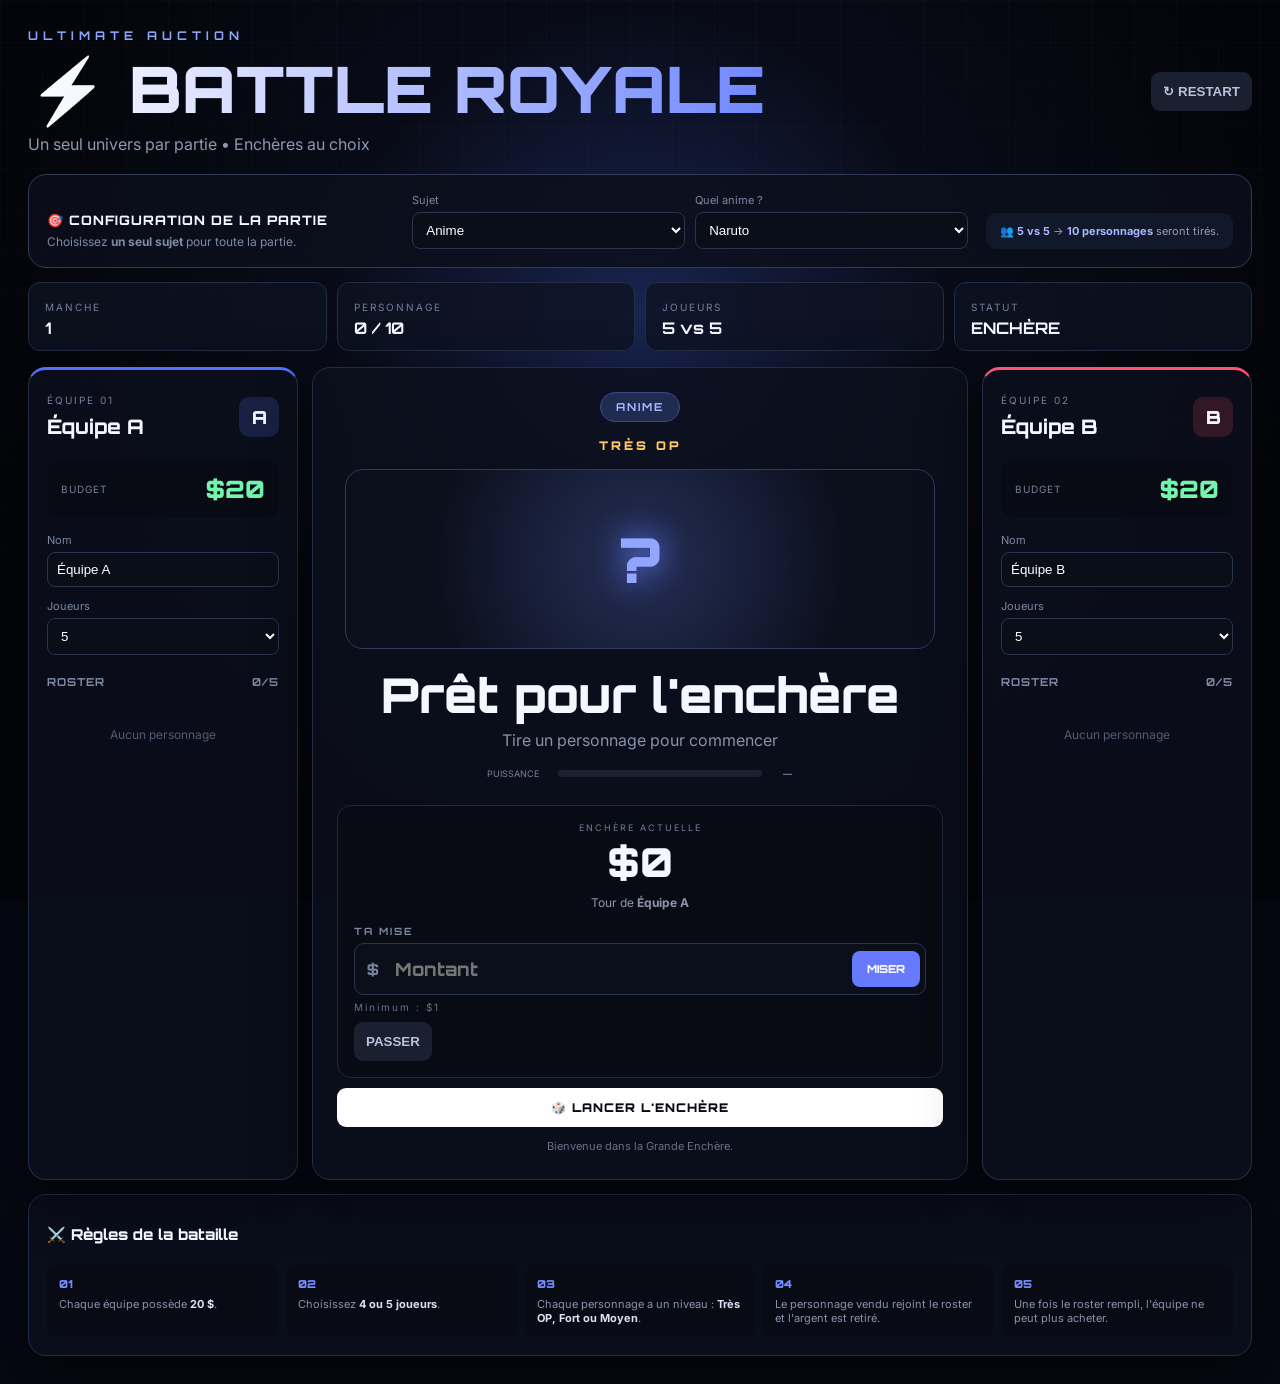
==== index.html @ 2af0d32e "Add files via upload" ====
<!doctype html>
<html lang="fr">
<head>
<meta charset="utf-8"><meta name="viewport" content="width=device-width,initial-scale=1">
<title>ULTIMATE AUCTION — Battle Royale</title>
<link rel="stylesheet" href="style.css">
  <link rel="manifest" href="./manifest.json">
  <meta name="theme-color" content="#10101a">
</head>
<body>
<div class="bg"></div>
<div class="app">
<header class="top">
  <div><div class="kicker">ULTIMATE AUCTION</div><h1>⚡ BATTLE ROYALE</h1><p>Un seul univers par partie • Enchères au choix</p></div>
  <button id="reset" class="ghost">↻ RESTART</button>
</header>

<section class="setup">
  <div>
    <div class="setup-title">🎯 CONFIGURATION DE LA PARTIE</div>
    <p>Choisissez <b>un seul sujet</b> pour toute la partie.</p>
  </div>
  <div class="setup-grid">
    <label>Sujet
      <select id="subject">
        <option value="ANIME">Anime</option>
        <option value="MARVEL">Marvel</option>
        <option value="DC">DC</option>
        <option value="ANIMAUX TERRESTRES">Animaux terrestres</option>
        <option value="ANIMAUX AQUATIQUES">Animaux aquatiques</option>
      </select>
    </label>
    <label id="animeChoice">Quel anime ?
      <select id="anime">
        <option value="Naruto">Naruto</option>
        <option value="Dragon Ball">Dragon Ball</option>
        <option value="One Piece">One Piece</option>
        <option value="Jujutsu Kaisen">Jujutsu Kaisen</option>
        <option value="Demon Slayer">Demon Slayer</option>
        <option value="Solo Leveling">Solo Leveling</option>
        <option value="My Hero Academia">My Hero Academia</option>
        <option value="Attack on Titan">Attack on Titan</option>
        <option value="Bleach">Bleach</option>
        <option value="Black Clover">Black Clover</option>
        <option value="7 Deadly Sins">7 Deadly Sins</option>
      </select>
    </label>
  </div>
  <div class="format-note">👥 <b id="formatText">5 vs 5</b> → <b id="charTotal">10 personnages</b> seront tirés.</div>
</section>
<section class="hud">
  <div class="hudbox"><span>MANCHE</span><b id="round">1</b></div>
  <div class="hudbox"><span>PERSONNAGE</span><b id="count">0 / 30</b></div>
  <div class="hudbox"><span>JOUEURS</span><b id="players">5 vs 5</b></div>
  <div class="hudbox"><span>STATUT</span><b id="status">PRÊT</b></div>
</section>

<section class="battle">
<aside class="team blue">
  <div class="teamhead"><div><small>ÉQUIPE 01</small><h2 id="nameA">Équipe A</h2></div><div class="avatar">A</div></div>
  <div class="budget"><span>BUDGET</span><strong id="budgetA">$20</strong></div>
  <label>Nom <input id="inputA" value="Équipe A"></label>
  <label>Joueurs <select id="playersA"><option value="4">4</option><option value="5" selected>5</option></select></label>
  <h3>ROSTER <span id="sizeA">0/5</span></h3><div id="rosterA" class="roster"></div>
</aside>

<main class="arena">
  <div class="topic" id="topic">ANIME</div>
  <div class="rarity" id="rarity">TRÈS OP</div>
  <div class="card">
    <div class="portrait" id="portrait">?</div>
    <div class="charname" id="charname">Prêt pour l'enchère</div>
    <div class="universe" id="universe">Tire un personnage pour commencer</div>
    <div class="power"><span>PUISSANCE</span><div><i id="powerbar"></i></div><b id="powernum">—</b></div>
  </div>
  <div class="auction">
    <div><small>ENCHÈRE ACTUELLE</small><strong id="bid">$0</strong><span>Tour de <b id="turn">Équipe A</b></span></div>
    <div class="custombid">
      <span>TA MISE</span>
      <div class="inputrow">
        <span>$</span><input id="bidInput" type="number" min="1" step="1" placeholder="Montant">
        <button id="bidBtn">MISER</button>
      </div>
      <small id="minimum">Minimum : $1</small>
    </div>
    <div class="actions"><button id="pass" class="ghost">PASSER</button></div>
  </div>
  <button id="draw" class="draw">🎲 LANCER L'ENCHÈRE</button>
  <div id="feed" class="feed">Bienvenue dans la Grande Enchère.</div>
</main>

<aside class="team red">
  <div class="teamhead"><div><small>ÉQUIPE 02</small><h2 id="nameB">Équipe B</h2></div><div class="avatar">B</div></div>
  <div class="budget"><span>BUDGET</span><strong id="budgetB">$20</strong></div>
  <label>Nom <input id="inputB" value="Équipe B"></label>
  <label>Joueurs <select id="playersB"><option value="4">4</option><option value="5" selected>5</option></select></label>
  <h3>ROSTER <span id="sizeB">0/5</span></h3><div id="rosterB" class="roster"></div>
</aside>
</section>

<section class="rules"><h2>⚔️ Règles de la bataille</h2>
<div><span>01</span> Chaque équipe possède <b>20 $</b>.</div><div><span>02</span> Choisissez <b>4 ou 5 joueurs</b>.</div><div><span>03</span> Chaque personnage a un niveau : <b>Très OP, Fort ou Moyen</b>.</div><div><span>04</span> Le personnage vendu rejoint le roster et l'argent est retiré.</div><div><span>05</span> Une fois le roster rempli, l'équipe ne peut plus acheter.</div></section>
</div>
<script src="script.js"></script>

<script>
  if ("serviceWorker" in navigator) {
    window.addEventListener("load", () => {
      navigator.serviceWorker.register("./service-worker.js")
        .catch((error) => console.error("Service worker registration failed:", error));
    });
  }
</script>

</body></html>
---- style.css ----
@import url('https://fonts.googleapis.com/css2?family=Orbitron:wght@500;700;900&family=Inter:wght@400;600;800&display=swap');
*{box-sizing:border-box}body{margin:0;background:#060812;color:#f5f7ff;font-family:Inter,sans-serif;min-height:100vh}.bg{position:fixed;inset:0;background:radial-gradient(circle at 50% 35%,#192450 0,#080b17 35%,#04050a 75%);z-index:-2}.bg:after{content:"";position:absolute;inset:0;background-image:linear-gradient(#ffffff05 1px,transparent 1px),linear-gradient(90deg,#ffffff05 1px,transparent 1px);background-size:42px 42px;mask-image:linear-gradient(to bottom,#000,transparent 90%)}.app{max-width:1450px;margin:auto;padding:28px}.top{display:flex;justify-content:space-between;align-items:center;margin-bottom:20px}.kicker{font:700 12px Orbitron;letter-spacing:5px;color:#8fa4ff}.top h1{font:900 clamp(34px,5vw,64px) Orbitron;margin:5px 0;background:linear-gradient(90deg,#fff,#7188ff);color:transparent;background-clip:text}.top p{margin:0;color:#8e98b1}.hud{display:grid;grid-template-columns:repeat(4,1fr);gap:10px;margin-bottom:16px}.hudbox{background:#0e1322cc;border:1px solid #252d45;border-radius:12px;padding:12px 16px}.hudbox span{font-size:10px;color:#737f9b;letter-spacing:2px}.hudbox b{display:block;margin-top:3px;font-family:Orbitron}.battle{display:grid;grid-template-columns:270px minmax(400px,1fr) 270px;gap:14px}.team,.arena,.rules{background:#0c101cdd;border:1px solid #242d45;border-radius:18px;box-shadow:0 20px 60px #0007}.team{padding:18px}.team.blue{border-top:3px solid #5570ff}.team.red{border-top:3px solid #ff5278}.teamhead{display:flex;justify-content:space-between;align-items:center}.teamhead small{color:#75809b;font-size:10px;letter-spacing:2px}.team h2{font:800 20px Orbitron;margin:6px 0}.avatar{width:40px;height:40px;display:grid;place-items:center;border-radius:10px;background:#182142;font:900 18px Orbitron}.red .avatar{background:#321827}.budget{margin:15px 0;padding:14px;background:#080b14;border-radius:12px;display:flex;justify-content:space-between;align-items:center}.budget span{font-size:10px;color:#74809a;letter-spacing:1px}.budget strong{font:900 24px Orbitron;color:#73f5ad}label{font-size:11px;color:#7d88a2;display:block;margin-top:12px}input,select{width:100%;margin-top:5px;padding:9px;border-radius:8px;border:1px solid #2b344d;background:#0a0e18;color:#fff}h3{font:700 11px Orbitron;color:#7f8aa5;letter-spacing:1px;margin:20px 0 8px;display:flex;justify-content:space-between}.roster{min-height:220px}.empty{color:#505a71;text-align:center;padding:30px 5px;font-size:12px}.player{display:flex;justify-content:space-between;align-items:center;padding:10px 7px;border-bottom:1px solid #1e2638}.player b{font-size:13px}.player small{color:#72efa9}.arena{padding:24px;text-align:center;display:flex;flex-direction:column;justify-content:center}.topic{display:inline-block;align-self:center;background:#202b51;border:1px solid #3b4b82;border-radius:999px;padding:7px 15px;font:700 11px Orbitron;letter-spacing:2px;color:#a7b6ff}.rarity{font:900 12px Orbitron;letter-spacing:3px;color:#ffc766;margin:16px 0 8px}.card{padding:8px}.portrait{height:180px;display:grid;place-items:center;border-radius:18px;background:radial-gradient(circle,#252f57,#0b0f1c 68%);border:1px solid #303b5b;font:900 62px Orbitron;color:#93a6ff;text-shadow:0 0 30px #637cff}.charname{font:900 clamp(28px,4vw,48px) Orbitron;margin-top:15px}.universe{color:#8792aa;margin-top:5px}.power{max-width:330px;margin:18px auto 0;display:grid;grid-template-columns:75px 1fr 35px;gap:8px;align-items:center;font-size:9px;color:#77829a}.power div{height:7px;background:#1a2132;border-radius:10px;overflow:hidden}.power i{display:block;height:100%;width:0;background:linear-gradient(90deg,#667cff,#ffcf68);transition:.4s}.auction{margin-top:18px;padding:16px;background:#080b14;border:1px solid #20283b;border-radius:14px}.auction small{display:block;color:#717c94;font-size:9px;letter-spacing:2px}.auction strong{display:block;font:900 40px Orbitron;margin:4px}.auction span{font-size:12px;color:#8c96aa}.bidbuttons{display:grid;grid-template-columns:repeat(4,1fr);gap:7px;margin-top:14px}.bidbuttons button,.ghost,.sell,.draw{border:0;border-radius:9px;padding:12px;font-weight:800;cursor:pointer}.bidbuttons button{background:#192139;color:#dbe2ff}.bidbuttons button:hover{background:#27365c}.actions{display:flex;gap:8px;margin-top:8px}.ghost{background:#1a2030;color:#b9c2d8}.sell{background:linear-gradient(90deg,#5e70ff,#8b67ff);color:#fff;flex:1}.draw{margin-top:10px;background:#fff;color:#080b14;font:900 12px Orbitron;letter-spacing:1px}.feed{font-size:11px;color:#66718a;margin-top:12px;min-height:16px}.rules{margin-top:14px;padding:18px}.rules h2{font:800 15px Orbitron}.rules{display:grid;grid-template-columns:repeat(5,1fr);gap:8px}.rules h2{grid-column:1/-1}.rules div{font-size:11px;color:#8994aa;padding:12px;background:#080b14;border-radius:9px}.rules span{color:#758cff;font:900 11px Orbitron;display:block;margin-bottom:6px}.rules b{color:#dce2f3}@media(max-width:1000px){.battle{grid-template-columns:1fr}.team{min-height:0}.roster{min-height:80px}.rules{grid-template-columns:1fr 1fr}.arena{order:-1}.hud{grid-template-columns:1fr 1fr}}@media(max-width:550px){.app{padding:12px}.top{align-items:flex-start;gap:10px}.hud{grid-template-columns:1fr 1fr}.rules{grid-template-columns:1fr}.bidbuttons{grid-template-columns:1fr 1fr}.charname{font-size:27px}}

.custombid{margin-top:14px;text-align:left}.custombid>span{display:block;font:700 10px Orbitron;letter-spacing:2px;color:#7d88a2;margin-bottom:6px}.inputrow{display:flex;gap:7px;align-items:center;background:#0b0f1a;border:1px solid #2b3550;border-radius:10px;padding:5px 5px 5px 12px}.inputrow>span{color:#75809a;font:800 15px Orbitron}.inputrow input{margin:0;border:0;background:transparent;outline:0;font:800 18px Orbitron;color:#fff;min-width:0}.inputrow button{border:0;border-radius:8px;padding:11px 15px;background:#6679ff;color:white;font:800 11px Orbitron;cursor:pointer}.custombid small{display:block;color:#65718a;margin-top:6px;font-size:10px}.actions{margin-top:9px}

.setup{margin-bottom:14px;padding:18px;background:#0c101cdd;border:1px solid #303a59;border-radius:18px;display:grid;grid-template-columns:1fr 1.6fr auto;gap:18px;align-items:end}.setup-title{font:800 13px Orbitron;letter-spacing:1px}.setup p{margin:6px 0 0;color:#7f8ba4;font-size:12px}.setup-grid{display:grid;grid-template-columns:1fr 1fr;gap:10px}.setup label{margin:0}.format-note{padding:11px 14px;border-radius:10px;background:#11182a;color:#929db5;font-size:11px;text-align:center}.format-note b{color:#aab7ff}@media(max-width:900px){.setup{grid-template-columns:1fr}.setup-grid{grid-template-columns:1fr 1fr}}@media(max-width:550px){.setup-grid{grid-template-columns:1fr}}

.priority-box{
  margin-top:14px;
  padding:16px;
  border:1px solid rgba(255,255,255,.2);
  border-radius:14px;
  background:rgba(255,170,0,.10);
}
.priority-box p{margin:7px 0 12px;color:#ddd}
.priority-box button{margin-right:8px;margin-bottom:6px}
.priority-box{margin-top:14px;padding:16px;border:1px solid rgba(255,255,255,.2);border-radius:14px;background:rgba(255,170,0,.10)}
.priority-box p{margin:0 0 12px}.priority-box button{margin-right:8px}
.result-box{margin:28px auto;padding:24px;max-width:900px;border:1px solid rgba(255,255,255,.18);border-radius:22px;background:rgba(255,255,255,.06);text-align:center}.result-title{font-size:12px;letter-spacing:2px;font-weight:800;opacity:.7}.result-score{display:grid;grid-template-columns:1fr 1fr;gap:14px;margin:18px 0}.result-score>div{padding:18px;border-radius:16px;background:rgba(255,255,255,.06);display:flex;flex-direction:column;gap:5px}.result-score strong{font-size:42px}.result-score span{font-size:12px;opacity:.65}.result-box h2{margin:12px 0 6px}.result-rosters{display:grid;grid-template-columns:1fr 1fr;gap:14px;text-align:left;margin-top:20px}.result-rosters>div{display:flex;flex-direction:column;gap:6px;padding:14px;border-radius:14px;background:rgba(0,0,0,.16)}.result-rosters span{font-size:13px;opacity:.85}@media(max-width:650px){.result-score,.result-rosters{grid-template-columns:1fr}}
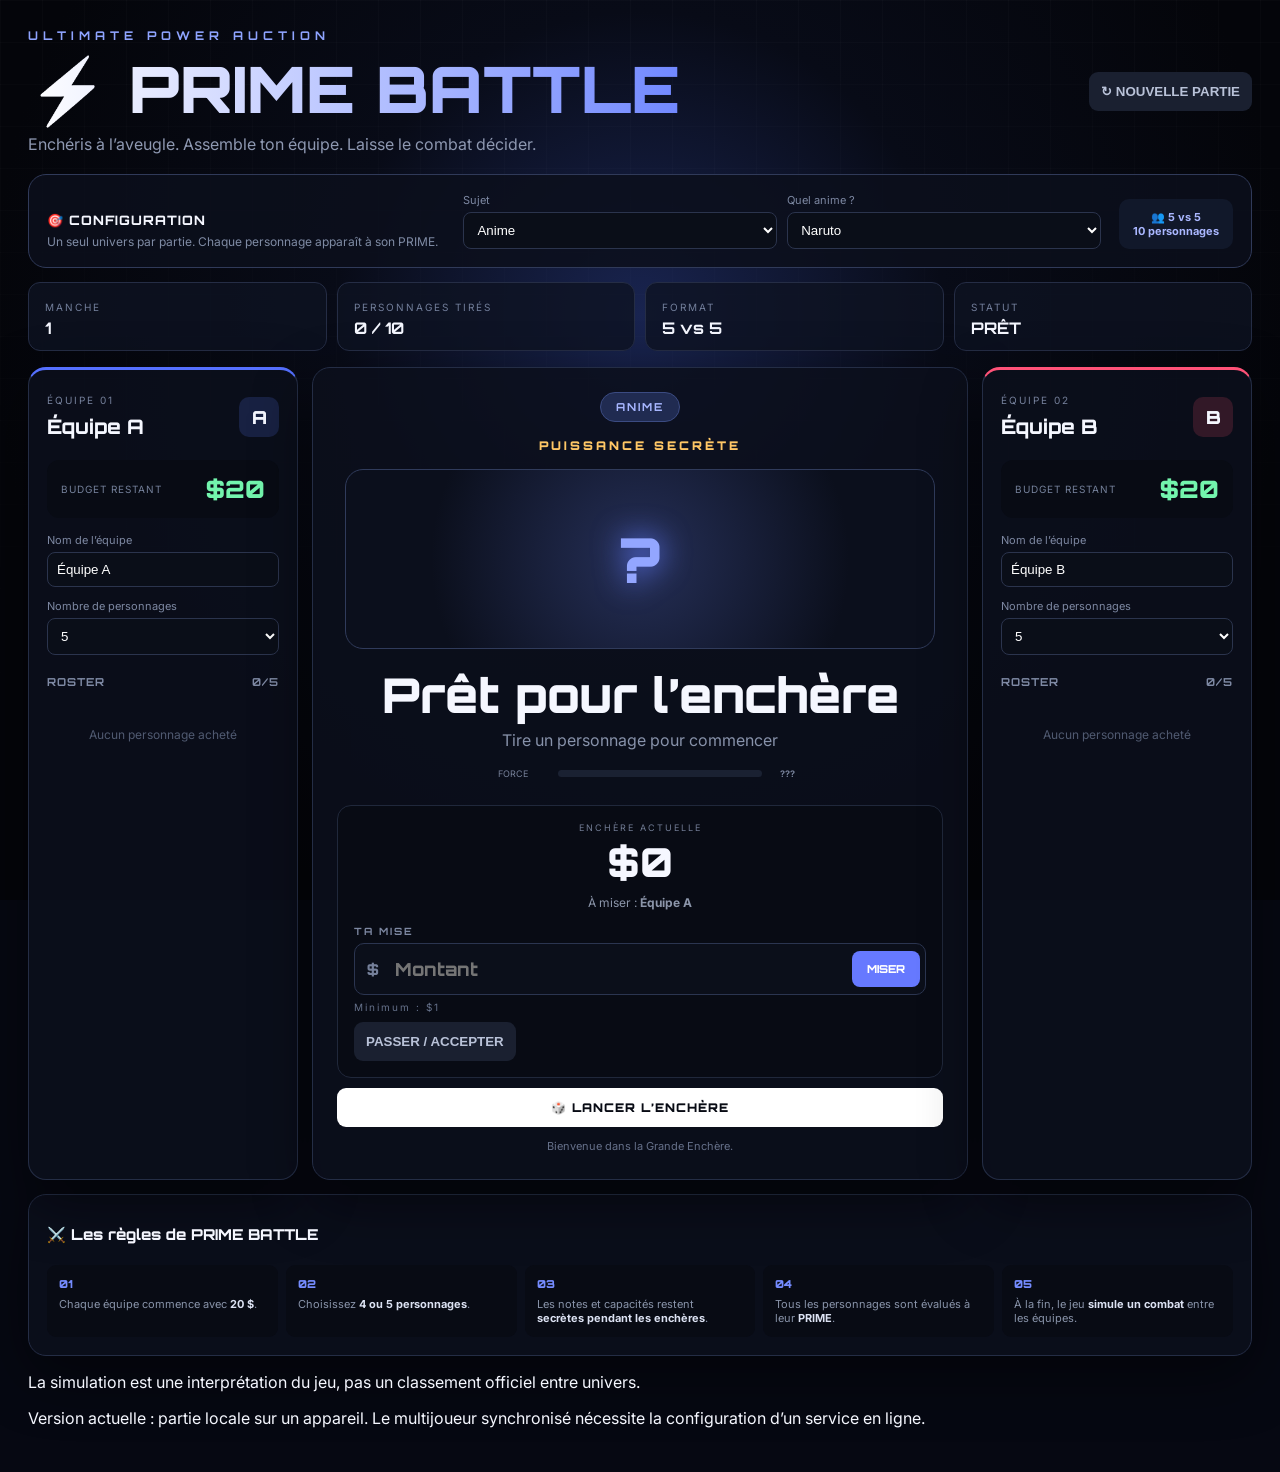
==== commit ebcefe7b: "Add files via upload" ====
--- a/index.html
+++ b/index.html
@@ -1,115 +1,13 @@
 <!doctype html>
-<html lang="fr">
-<head>
-<meta charset="utf-8"><meta name="viewport" content="width=device-width,initial-scale=1">
-<title>ULTIMATE AUCTION — Battle Royale</title>
-<link rel="stylesheet" href="style.css">
-  <link rel="manifest" href="./manifest.json">
-  <meta name="theme-color" content="#10101a">
-</head>
-<body>
-<div class="bg"></div>
-<div class="app">
-<header class="top">
-  <div><div class="kicker">ULTIMATE AUCTION</div><h1>⚡ BATTLE ROYALE</h1><p>Un seul univers par partie • Enchères au choix</p></div>
-  <button id="reset" class="ghost">↻ RESTART</button>
-</header>
-
-<section class="setup">
-  <div>
-    <div class="setup-title">🎯 CONFIGURATION DE LA PARTIE</div>
-    <p>Choisissez <b>un seul sujet</b> pour toute la partie.</p>
-  </div>
-  <div class="setup-grid">
-    <label>Sujet
-      <select id="subject">
-        <option value="ANIME">Anime</option>
-        <option value="MARVEL">Marvel</option>
-        <option value="DC">DC</option>
-        <option value="ANIMAUX TERRESTRES">Animaux terrestres</option>
-        <option value="ANIMAUX AQUATIQUES">Animaux aquatiques</option>
-      </select>
-    </label>
-    <label id="animeChoice">Quel anime ?
-      <select id="anime">
-        <option value="Naruto">Naruto</option>
-        <option value="Dragon Ball">Dragon Ball</option>
-        <option value="One Piece">One Piece</option>
-        <option value="Jujutsu Kaisen">Jujutsu Kaisen</option>
-        <option value="Demon Slayer">Demon Slayer</option>
-        <option value="Solo Leveling">Solo Leveling</option>
-        <option value="My Hero Academia">My Hero Academia</option>
-        <option value="Attack on Titan">Attack on Titan</option>
-        <option value="Bleach">Bleach</option>
-        <option value="Black Clover">Black Clover</option>
-        <option value="7 Deadly Sins">7 Deadly Sins</option>
-      </select>
-    </label>
-  </div>
-  <div class="format-note">👥 <b id="formatText">5 vs 5</b> → <b id="charTotal">10 personnages</b> seront tirés.</div>
-</section>
-<section class="hud">
-  <div class="hudbox"><span>MANCHE</span><b id="round">1</b></div>
-  <div class="hudbox"><span>PERSONNAGE</span><b id="count">0 / 30</b></div>
-  <div class="hudbox"><span>JOUEURS</span><b id="players">5 vs 5</b></div>
-  <div class="hudbox"><span>STATUT</span><b id="status">PRÊT</b></div>
-</section>
-
-<section class="battle">
-<aside class="team blue">
-  <div class="teamhead"><div><small>ÉQUIPE 01</small><h2 id="nameA">Équipe A</h2></div><div class="avatar">A</div></div>
-  <div class="budget"><span>BUDGET</span><strong id="budgetA">$20</strong></div>
-  <label>Nom <input id="inputA" value="Équipe A"></label>
-  <label>Joueurs <select id="playersA"><option value="4">4</option><option value="5" selected>5</option></select></label>
-  <h3>ROSTER <span id="sizeA">0/5</span></h3><div id="rosterA" class="roster"></div>
-</aside>
-
-<main class="arena">
-  <div class="topic" id="topic">ANIME</div>
-  <div class="rarity" id="rarity">TRÈS OP</div>
-  <div class="card">
-    <div class="portrait" id="portrait">?</div>
-    <div class="charname" id="charname">Prêt pour l'enchère</div>
-    <div class="universe" id="universe">Tire un personnage pour commencer</div>
-    <div class="power"><span>PUISSANCE</span><div><i id="powerbar"></i></div><b id="powernum">—</b></div>
-  </div>
-  <div class="auction">
-    <div><small>ENCHÈRE ACTUELLE</small><strong id="bid">$0</strong><span>Tour de <b id="turn">Équipe A</b></span></div>
-    <div class="custombid">
-      <span>TA MISE</span>
-      <div class="inputrow">
-        <span>$</span><input id="bidInput" type="number" min="1" step="1" placeholder="Montant">
-        <button id="bidBtn">MISER</button>
-      </div>
-      <small id="minimum">Minimum : $1</small>
-    </div>
-    <div class="actions"><button id="pass" class="ghost">PASSER</button></div>
-  </div>
-  <button id="draw" class="draw">🎲 LANCER L'ENCHÈRE</button>
-  <div id="feed" class="feed">Bienvenue dans la Grande Enchère.</div>
-</main>
-
-<aside class="team red">
-  <div class="teamhead"><div><small>ÉQUIPE 02</small><h2 id="nameB">Équipe B</h2></div><div class="avatar">B</div></div>
-  <div class="budget"><span>BUDGET</span><strong id="budgetB">$20</strong></div>
-  <label>Nom <input id="inputB" value="Équipe B"></label>
-  <label>Joueurs <select id="playersB"><option value="4">4</option><option value="5" selected>5</option></select></label>
-  <h3>ROSTER <span id="sizeB">0/5</span></h3><div id="rosterB" class="roster"></div>
-</aside>
-</section>
-
-<section class="rules"><h2>⚔️ Règles de la bataille</h2>
-<div><span>01</span> Chaque équipe possède <b>20 $</b>.</div><div><span>02</span> Choisissez <b>4 ou 5 joueurs</b>.</div><div><span>03</span> Chaque personnage a un niveau : <b>Très OP, Fort ou Moyen</b>.</div><div><span>04</span> Le personnage vendu rejoint le roster et l'argent est retiré.</div><div><span>05</span> Une fois le roster rempli, l'équipe ne peut plus acheter.</div></section>
-</div>
-<script src="script.js"></script>
-
-<script>
-  if ("serviceWorker" in navigator) {
-    window.addEventListener("load", () => {
-      navigator.serviceWorker.register("./service-worker.js")
-        .catch((error) => console.error("Service worker registration failed:", error));
-    });
-  }
-</script>
-
-</body></html>+<html lang="fr"><head><meta charset="utf-8"><meta name="viewport" content="width=device-width,initial-scale=1"><meta name="theme-color" content="#080b17"><title>Ultimate Power Auction — PRIME Battle</title><link rel="manifest" href="manifest.webmanifest"><link rel="stylesheet" href="style.css"></head>
+<body><div class="bg"></div><div class="app">
+<header class="top"><div><div class="kicker">ULTIMATE POWER AUCTION</div><h1>⚡ PRIME BATTLE</h1><p>Enchéris à l’aveugle. Assemble ton équipe. Laisse le combat décider.</p></div><button id="reset" class="ghost">↻ NOUVELLE PARTIE</button></header>
+<section class="setup"><div><div class="setup-title">🎯 CONFIGURATION</div><p>Un seul univers par partie. Chaque personnage apparaît à son PRIME.</p></div><div class="setup-grid"><label>Sujet<select id="subject"><option value="ANIME">Anime</option><option value="MARVEL">Marvel</option><option value="DC">DC</option><option value="ANIMAUX TERRESTRES">Animaux terrestres</option><option value="ANIMAUX AQUATIQUES">Animaux aquatiques</option></select></label><label id="animeChoice">Quel anime ?<select id="anime"><option>Naruto</option><option>Dragon Ball</option><option>One Piece</option><option>Jujutsu Kaisen</option><option>Demon Slayer</option><option>Solo Leveling</option><option>My Hero Academia</option><option>Attack on Titan</option><option>Bleach</option><option>Black Clover</option><option>7 Deadly Sins</option></select></label></div><div class="format-note">👥 <b id="formatText">5 vs 5</b><br><b id="charTotal">10 personnages</b></div></section>
+<section class="hud"><div class="hudbox"><span>MANCHE</span><b id="round">1</b></div><div class="hudbox"><span>PERSONNAGES TIRÉS</span><b id="count">0 / 10</b></div><div class="hudbox"><span>FORMAT</span><b id="players">5 vs 5</b></div><div class="hudbox"><span>STATUT</span><b id="status">PRÊT</b></div></section>
+<section class="battle"><aside class="team blue"><div class="teamhead"><div><small>ÉQUIPE 01</small><h2 id="nameA">Équipe A</h2></div><div class="avatar">A</div></div><div class="budget"><span>BUDGET RESTANT</span><strong id="budgetA">$20</strong></div><label>Nom de l’équipe<input id="inputA" value="Équipe A" maxlength="24"></label><label>Nombre de personnages<select id="playersA"><option value="4">4</option><option value="5" selected>5</option></select></label><h3>ROSTER <span id="sizeA">0/5</span></h3><div id="rosterA" class="roster"></div></aside>
+<main class="arena"><div class="topic" id="topic">ANIME</div><div class="rarity" id="rarity">PUISSANCE SECRÈTE</div><div class="card"><div class="portrait" id="portrait">?</div><div class="charname" id="charname">Prêt pour l’enchère</div><div class="universe" id="universe">Tire un personnage pour commencer</div><div class="power"><span>FORCE</span><div><i id="powerbar"></i></div><b id="powernum">???</b></div></div>
+<div class="auction"><div><small>ENCHÈRE ACTUELLE</small><strong id="bid">$0</strong><span>À miser : <b id="turn">Équipe A</b></span></div><div class="custombid"><span>TA MISE</span><div class="inputrow"><span>$</span><input id="bidInput" type="number" min="1" step="1" placeholder="Montant"><button id="bidBtn">MISER</button></div><small id="minimum">Minimum : $1</small></div><div class="actions"><button id="pass" class="ghost">PASSER / ACCEPTER</button></div></div><button id="draw" class="draw">🎲 LANCER L’ENCHÈRE</button><div id="feed" class="feed" aria-live="polite">Bienvenue dans la Grande Enchère.</div></main>
+<aside class="team red"><div class="teamhead"><div><small>ÉQUIPE 02</small><h2 id="nameB">Équipe B</h2></div><div class="avatar">B</div></div><div class="budget"><span>BUDGET RESTANT</span><strong id="budgetB">$20</strong></div><label>Nom de l’équipe<input id="inputB" value="Équipe B" maxlength="24"></label><label>Nombre de personnages<select id="playersB"><option value="4">4</option><option value="5" selected>5</option></select></label><h3>ROSTER <span id="sizeB">0/5</span></h3><div id="rosterB" class="roster"></div></aside></section>
+<section class="rules"><h2>⚔️ Les règles de PRIME BATTLE</h2><div><span>01</span>Chaque équipe commence avec <b>20 $</b>.</div><div><span>02</span>Choisissez <b>4 ou 5 personnages</b>.</div><div><span>03</span>Les notes et capacités restent <b>secrètes pendant les enchères</b>.</div><div><span>04</span>Tous les personnages sont évalués à leur <b>PRIME</b>.</div><div><span>05</span>À la fin, le jeu <b>simule un combat</b> entre les équipes.</div></section>
+<footer><p>La simulation est une interprétation du jeu, pas un classement officiel entre univers.</p><p class="online-note">Version actuelle : partie locale sur un appareil. Le multijoueur synchronisé nécessite la configuration d’un service en ligne.</p></footer>
+</div><script src="script.js"></script><script>if('serviceWorker' in navigator)navigator.serviceWorker.register('./service-worker.js').catch(()=>{});</script></body></html>
--- a/style.css
+++ b/style.css
@@ -14,6 +14,3 @@
 }
 .priority-box p{margin:7px 0 12px;color:#ddd}
 .priority-box button{margin-right:8px;margin-bottom:6px}
-.priority-box{margin-top:14px;padding:16px;border:1px solid rgba(255,255,255,.2);border-radius:14px;background:rgba(255,170,0,.10)}
-.priority-box p{margin:0 0 12px}.priority-box button{margin-right:8px}
-.result-box{margin:28px auto;padding:24px;max-width:900px;border:1px solid rgba(255,255,255,.18);border-radius:22px;background:rgba(255,255,255,.06);text-align:center}.result-title{font-size:12px;letter-spacing:2px;font-weight:800;opacity:.7}.result-score{display:grid;grid-template-columns:1fr 1fr;gap:14px;margin:18px 0}.result-score>div{padding:18px;border-radius:16px;background:rgba(255,255,255,.06);display:flex;flex-direction:column;gap:5px}.result-score strong{font-size:42px}.result-score span{font-size:12px;opacity:.65}.result-box h2{margin:12px 0 6px}.result-rosters{display:grid;grid-template-columns:1fr 1fr;gap:14px;text-align:left;margin-top:20px}.result-rosters>div{display:flex;flex-direction:column;gap:6px;padding:14px;border-radius:14px;background:rgba(0,0,0,.16)}.result-rosters span{font-size:13px;opacity:.85}@media(max-width:650px){.result-score,.result-rosters{grid-template-columns:1fr}}
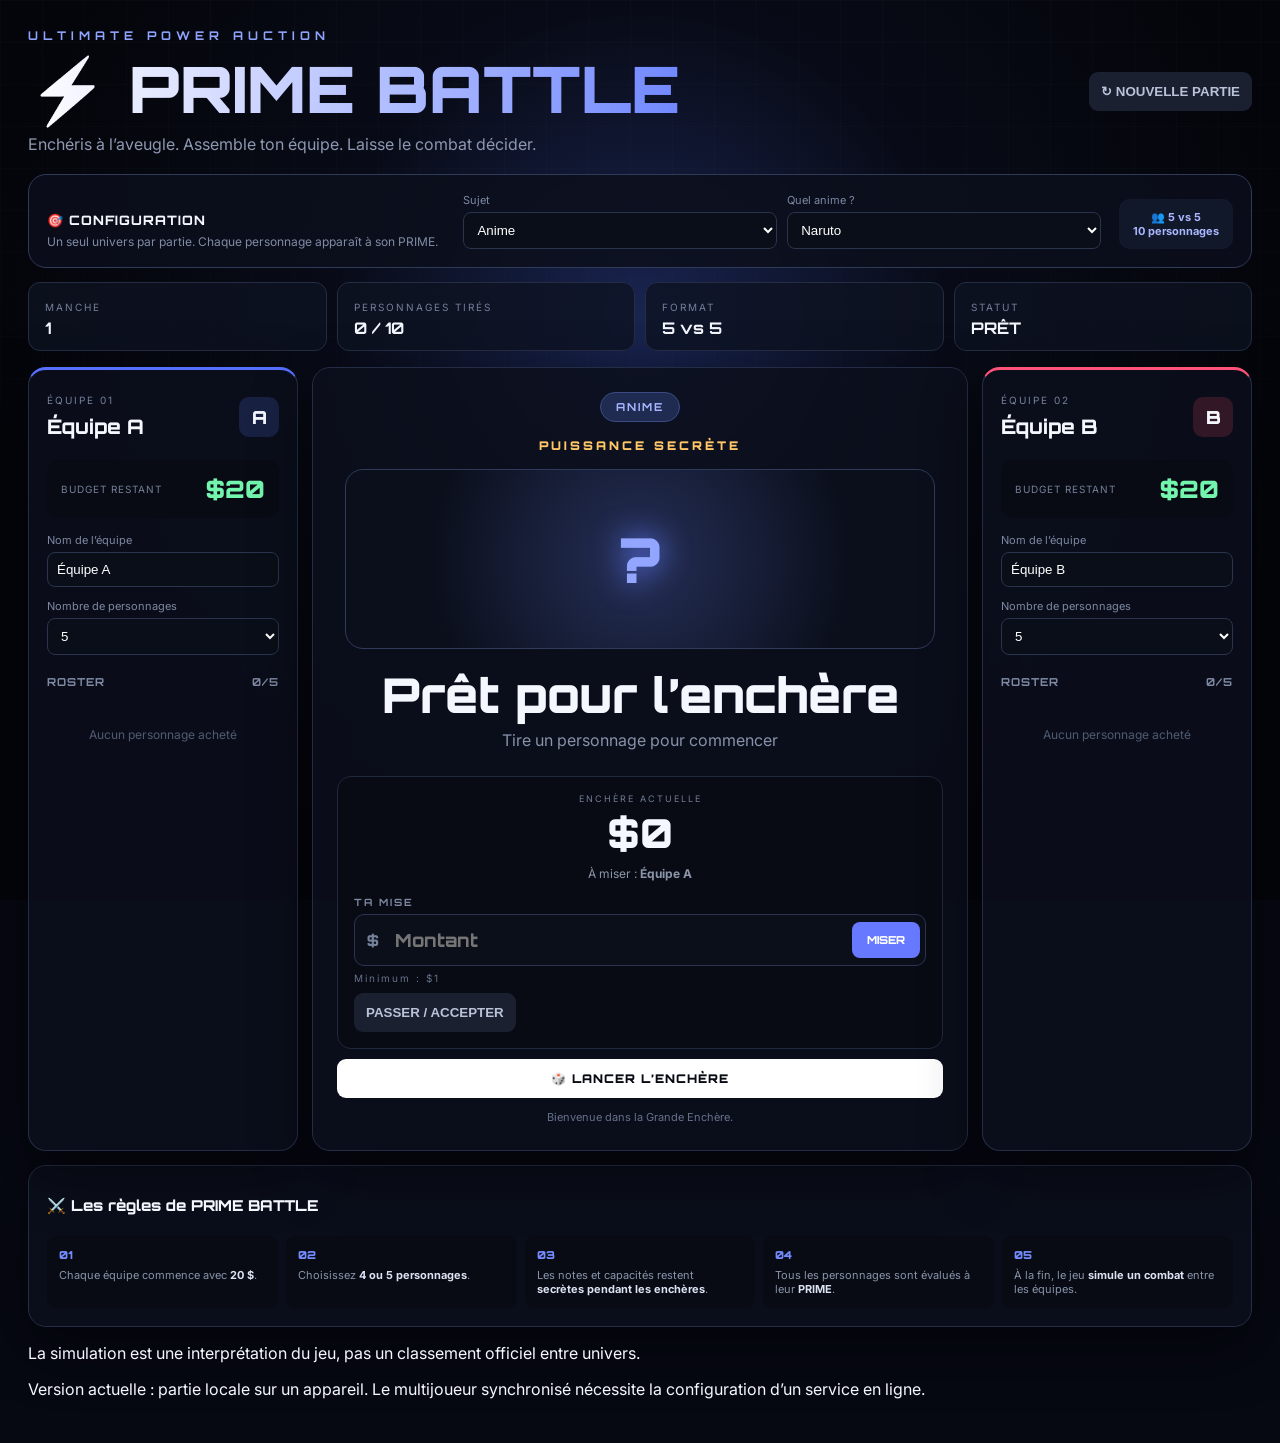
==== commit 27c57e13: "Add files via upload" ====
--- a/index.html
+++ b/index.html
@@ -1,13 +1,13 @@
 <!doctype html>
-<html lang="fr"><head><meta charset="utf-8"><meta name="viewport" content="width=device-width,initial-scale=1"><meta name="theme-color" content="#080b17"><title>Ultimate Power Auction — PRIME Battle</title><link rel="manifest" href="manifest.webmanifest"><link rel="stylesheet" href="style.css"></head>
+<html lang="fr"><head><meta charset="utf-8"><meta name="viewport" content="width=device-width,initial-scale=1"><meta name="theme-color" content="#080b17"><title>Ultimate Power Auction — PRIME Battle v10</title><link rel="manifest" href="manifest.webmanifest"><link rel="stylesheet" href="style.css?v=10"></head>
 <body><div class="bg"></div><div class="app">
 <header class="top"><div><div class="kicker">ULTIMATE POWER AUCTION</div><h1>⚡ PRIME BATTLE</h1><p>Enchéris à l’aveugle. Assemble ton équipe. Laisse le combat décider.</p></div><button id="reset" class="ghost">↻ NOUVELLE PARTIE</button></header>
 <section class="setup"><div><div class="setup-title">🎯 CONFIGURATION</div><p>Un seul univers par partie. Chaque personnage apparaît à son PRIME.</p></div><div class="setup-grid"><label>Sujet<select id="subject"><option value="ANIME">Anime</option><option value="MARVEL">Marvel</option><option value="DC">DC</option><option value="ANIMAUX TERRESTRES">Animaux terrestres</option><option value="ANIMAUX AQUATIQUES">Animaux aquatiques</option></select></label><label id="animeChoice">Quel anime ?<select id="anime"><option>Naruto</option><option>Dragon Ball</option><option>One Piece</option><option>Jujutsu Kaisen</option><option>Demon Slayer</option><option>Solo Leveling</option><option>My Hero Academia</option><option>Attack on Titan</option><option>Bleach</option><option>Black Clover</option><option>7 Deadly Sins</option></select></label></div><div class="format-note">👥 <b id="formatText">5 vs 5</b><br><b id="charTotal">10 personnages</b></div></section>
 <section class="hud"><div class="hudbox"><span>MANCHE</span><b id="round">1</b></div><div class="hudbox"><span>PERSONNAGES TIRÉS</span><b id="count">0 / 10</b></div><div class="hudbox"><span>FORMAT</span><b id="players">5 vs 5</b></div><div class="hudbox"><span>STATUT</span><b id="status">PRÊT</b></div></section>
 <section class="battle"><aside class="team blue"><div class="teamhead"><div><small>ÉQUIPE 01</small><h2 id="nameA">Équipe A</h2></div><div class="avatar">A</div></div><div class="budget"><span>BUDGET RESTANT</span><strong id="budgetA">$20</strong></div><label>Nom de l’équipe<input id="inputA" value="Équipe A" maxlength="24"></label><label>Nombre de personnages<select id="playersA"><option value="4">4</option><option value="5" selected>5</option></select></label><h3>ROSTER <span id="sizeA">0/5</span></h3><div id="rosterA" class="roster"></div></aside>
-<main class="arena"><div class="topic" id="topic">ANIME</div><div class="rarity" id="rarity">PUISSANCE SECRÈTE</div><div class="card"><div class="portrait" id="portrait">?</div><div class="charname" id="charname">Prêt pour l’enchère</div><div class="universe" id="universe">Tire un personnage pour commencer</div><div class="power"><span>FORCE</span><div><i id="powerbar"></i></div><b id="powernum">???</b></div></div>
+<main class="arena"><div class="topic" id="topic">ANIME</div><div class="rarity" id="rarity">PUISSANCE SECRÈTE</div><div class="card"><div class="portrait" id="portrait">?</div><div class="charname" id="charname">Prêt pour l’enchère</div><div class="universe" id="universe">Tire un personnage pour commencer</div></div>
 <div class="auction"><div><small>ENCHÈRE ACTUELLE</small><strong id="bid">$0</strong><span>À miser : <b id="turn">Équipe A</b></span></div><div class="custombid"><span>TA MISE</span><div class="inputrow"><span>$</span><input id="bidInput" type="number" min="1" step="1" placeholder="Montant"><button id="bidBtn">MISER</button></div><small id="minimum">Minimum : $1</small></div><div class="actions"><button id="pass" class="ghost">PASSER / ACCEPTER</button></div></div><button id="draw" class="draw">🎲 LANCER L’ENCHÈRE</button><div id="feed" class="feed" aria-live="polite">Bienvenue dans la Grande Enchère.</div></main>
 <aside class="team red"><div class="teamhead"><div><small>ÉQUIPE 02</small><h2 id="nameB">Équipe B</h2></div><div class="avatar">B</div></div><div class="budget"><span>BUDGET RESTANT</span><strong id="budgetB">$20</strong></div><label>Nom de l’équipe<input id="inputB" value="Équipe B" maxlength="24"></label><label>Nombre de personnages<select id="playersB"><option value="4">4</option><option value="5" selected>5</option></select></label><h3>ROSTER <span id="sizeB">0/5</span></h3><div id="rosterB" class="roster"></div></aside></section>
 <section class="rules"><h2>⚔️ Les règles de PRIME BATTLE</h2><div><span>01</span>Chaque équipe commence avec <b>20 $</b>.</div><div><span>02</span>Choisissez <b>4 ou 5 personnages</b>.</div><div><span>03</span>Les notes et capacités restent <b>secrètes pendant les enchères</b>.</div><div><span>04</span>Tous les personnages sont évalués à leur <b>PRIME</b>.</div><div><span>05</span>À la fin, le jeu <b>simule un combat</b> entre les équipes.</div></section>
 <footer><p>La simulation est une interprétation du jeu, pas un classement officiel entre univers.</p><p class="online-note">Version actuelle : partie locale sur un appareil. Le multijoueur synchronisé nécessite la configuration d’un service en ligne.</p></footer>
-</div><script src="script.js"></script><script>if('serviceWorker' in navigator)navigator.serviceWorker.register('./service-worker.js').catch(()=>{});</script></body></html>
+</div><script src="script.js?v=10"></script><script>if('serviceWorker' in navigator)navigator.serviceWorker.register('./service-worker.js').catch(()=>{});</script></body></html>
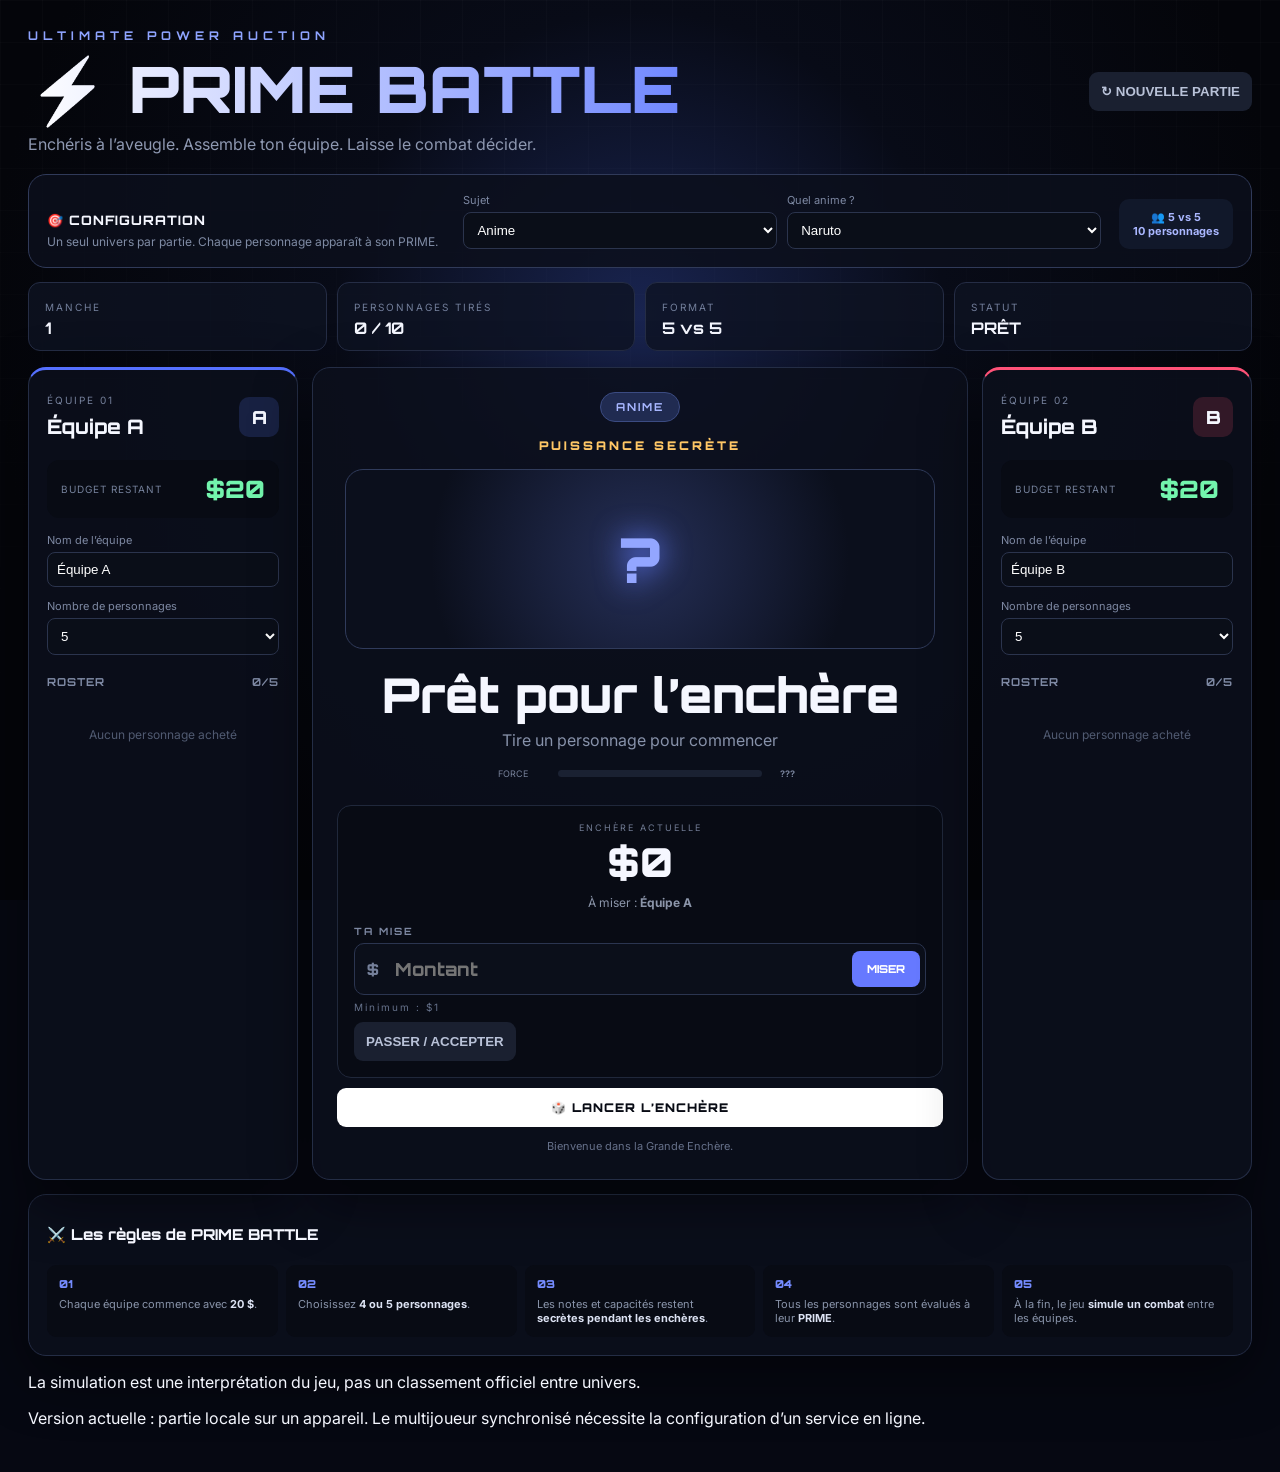
==== commit 4cbad473: "Add files via upload" ====
--- a/index.html
+++ b/index.html
@@ -1,13 +1,13 @@
 <!doctype html>
-<html lang="fr"><head><meta charset="utf-8"><meta name="viewport" content="width=device-width,initial-scale=1"><meta name="theme-color" content="#080b17"><title>Ultimate Power Auction — PRIME Battle v10</title><link rel="manifest" href="manifest.webmanifest"><link rel="stylesheet" href="style.css?v=10"></head>
+<html lang="fr"><head><meta charset="utf-8"><meta name="viewport" content="width=device-width,initial-scale=1"><meta name="theme-color" content="#080b17"><title>Ultimate Power Auction — PRIME Battle</title><link rel="manifest" href="manifest.webmanifest"><link rel="stylesheet" href="style.css"></head>
 <body><div class="bg"></div><div class="app">
 <header class="top"><div><div class="kicker">ULTIMATE POWER AUCTION</div><h1>⚡ PRIME BATTLE</h1><p>Enchéris à l’aveugle. Assemble ton équipe. Laisse le combat décider.</p></div><button id="reset" class="ghost">↻ NOUVELLE PARTIE</button></header>
 <section class="setup"><div><div class="setup-title">🎯 CONFIGURATION</div><p>Un seul univers par partie. Chaque personnage apparaît à son PRIME.</p></div><div class="setup-grid"><label>Sujet<select id="subject"><option value="ANIME">Anime</option><option value="MARVEL">Marvel</option><option value="DC">DC</option><option value="ANIMAUX TERRESTRES">Animaux terrestres</option><option value="ANIMAUX AQUATIQUES">Animaux aquatiques</option></select></label><label id="animeChoice">Quel anime ?<select id="anime"><option>Naruto</option><option>Dragon Ball</option><option>One Piece</option><option>Jujutsu Kaisen</option><option>Demon Slayer</option><option>Solo Leveling</option><option>My Hero Academia</option><option>Attack on Titan</option><option>Bleach</option><option>Black Clover</option><option>7 Deadly Sins</option></select></label></div><div class="format-note">👥 <b id="formatText">5 vs 5</b><br><b id="charTotal">10 personnages</b></div></section>
 <section class="hud"><div class="hudbox"><span>MANCHE</span><b id="round">1</b></div><div class="hudbox"><span>PERSONNAGES TIRÉS</span><b id="count">0 / 10</b></div><div class="hudbox"><span>FORMAT</span><b id="players">5 vs 5</b></div><div class="hudbox"><span>STATUT</span><b id="status">PRÊT</b></div></section>
 <section class="battle"><aside class="team blue"><div class="teamhead"><div><small>ÉQUIPE 01</small><h2 id="nameA">Équipe A</h2></div><div class="avatar">A</div></div><div class="budget"><span>BUDGET RESTANT</span><strong id="budgetA">$20</strong></div><label>Nom de l’équipe<input id="inputA" value="Équipe A" maxlength="24"></label><label>Nombre de personnages<select id="playersA"><option value="4">4</option><option value="5" selected>5</option></select></label><h3>ROSTER <span id="sizeA">0/5</span></h3><div id="rosterA" class="roster"></div></aside>
-<main class="arena"><div class="topic" id="topic">ANIME</div><div class="rarity" id="rarity">PUISSANCE SECRÈTE</div><div class="card"><div class="portrait" id="portrait">?</div><div class="charname" id="charname">Prêt pour l’enchère</div><div class="universe" id="universe">Tire un personnage pour commencer</div></div>
+<main class="arena"><div class="topic" id="topic">ANIME</div><div class="rarity" id="rarity">PUISSANCE SECRÈTE</div><div class="card"><div class="portrait" id="portrait">?</div><div class="charname" id="charname">Prêt pour l’enchère</div><div class="universe" id="universe">Tire un personnage pour commencer</div><div class="power"><span>FORCE</span><div><i id="powerbar"></i></div><b id="powernum">???</b></div></div>
 <div class="auction"><div><small>ENCHÈRE ACTUELLE</small><strong id="bid">$0</strong><span>À miser : <b id="turn">Équipe A</b></span></div><div class="custombid"><span>TA MISE</span><div class="inputrow"><span>$</span><input id="bidInput" type="number" min="1" step="1" placeholder="Montant"><button id="bidBtn">MISER</button></div><small id="minimum">Minimum : $1</small></div><div class="actions"><button id="pass" class="ghost">PASSER / ACCEPTER</button></div></div><button id="draw" class="draw">🎲 LANCER L’ENCHÈRE</button><div id="feed" class="feed" aria-live="polite">Bienvenue dans la Grande Enchère.</div></main>
 <aside class="team red"><div class="teamhead"><div><small>ÉQUIPE 02</small><h2 id="nameB">Équipe B</h2></div><div class="avatar">B</div></div><div class="budget"><span>BUDGET RESTANT</span><strong id="budgetB">$20</strong></div><label>Nom de l’équipe<input id="inputB" value="Équipe B" maxlength="24"></label><label>Nombre de personnages<select id="playersB"><option value="4">4</option><option value="5" selected>5</option></select></label><h3>ROSTER <span id="sizeB">0/5</span></h3><div id="rosterB" class="roster"></div></aside></section>
 <section class="rules"><h2>⚔️ Les règles de PRIME BATTLE</h2><div><span>01</span>Chaque équipe commence avec <b>20 $</b>.</div><div><span>02</span>Choisissez <b>4 ou 5 personnages</b>.</div><div><span>03</span>Les notes et capacités restent <b>secrètes pendant les enchères</b>.</div><div><span>04</span>Tous les personnages sont évalués à leur <b>PRIME</b>.</div><div><span>05</span>À la fin, le jeu <b>simule un combat</b> entre les équipes.</div></section>
 <footer><p>La simulation est une interprétation du jeu, pas un classement officiel entre univers.</p><p class="online-note">Version actuelle : partie locale sur un appareil. Le multijoueur synchronisé nécessite la configuration d’un service en ligne.</p></footer>
-</div><script src="script.js?v=10"></script><script>if('serviceWorker' in navigator)navigator.serviceWorker.register('./service-worker.js').catch(()=>{});</script></body></html>
+</div><script src="script.js"></script><script>if('serviceWorker' in navigator)navigator.serviceWorker.register('./service-worker.js').catch(()=>{});</script></body></html>
